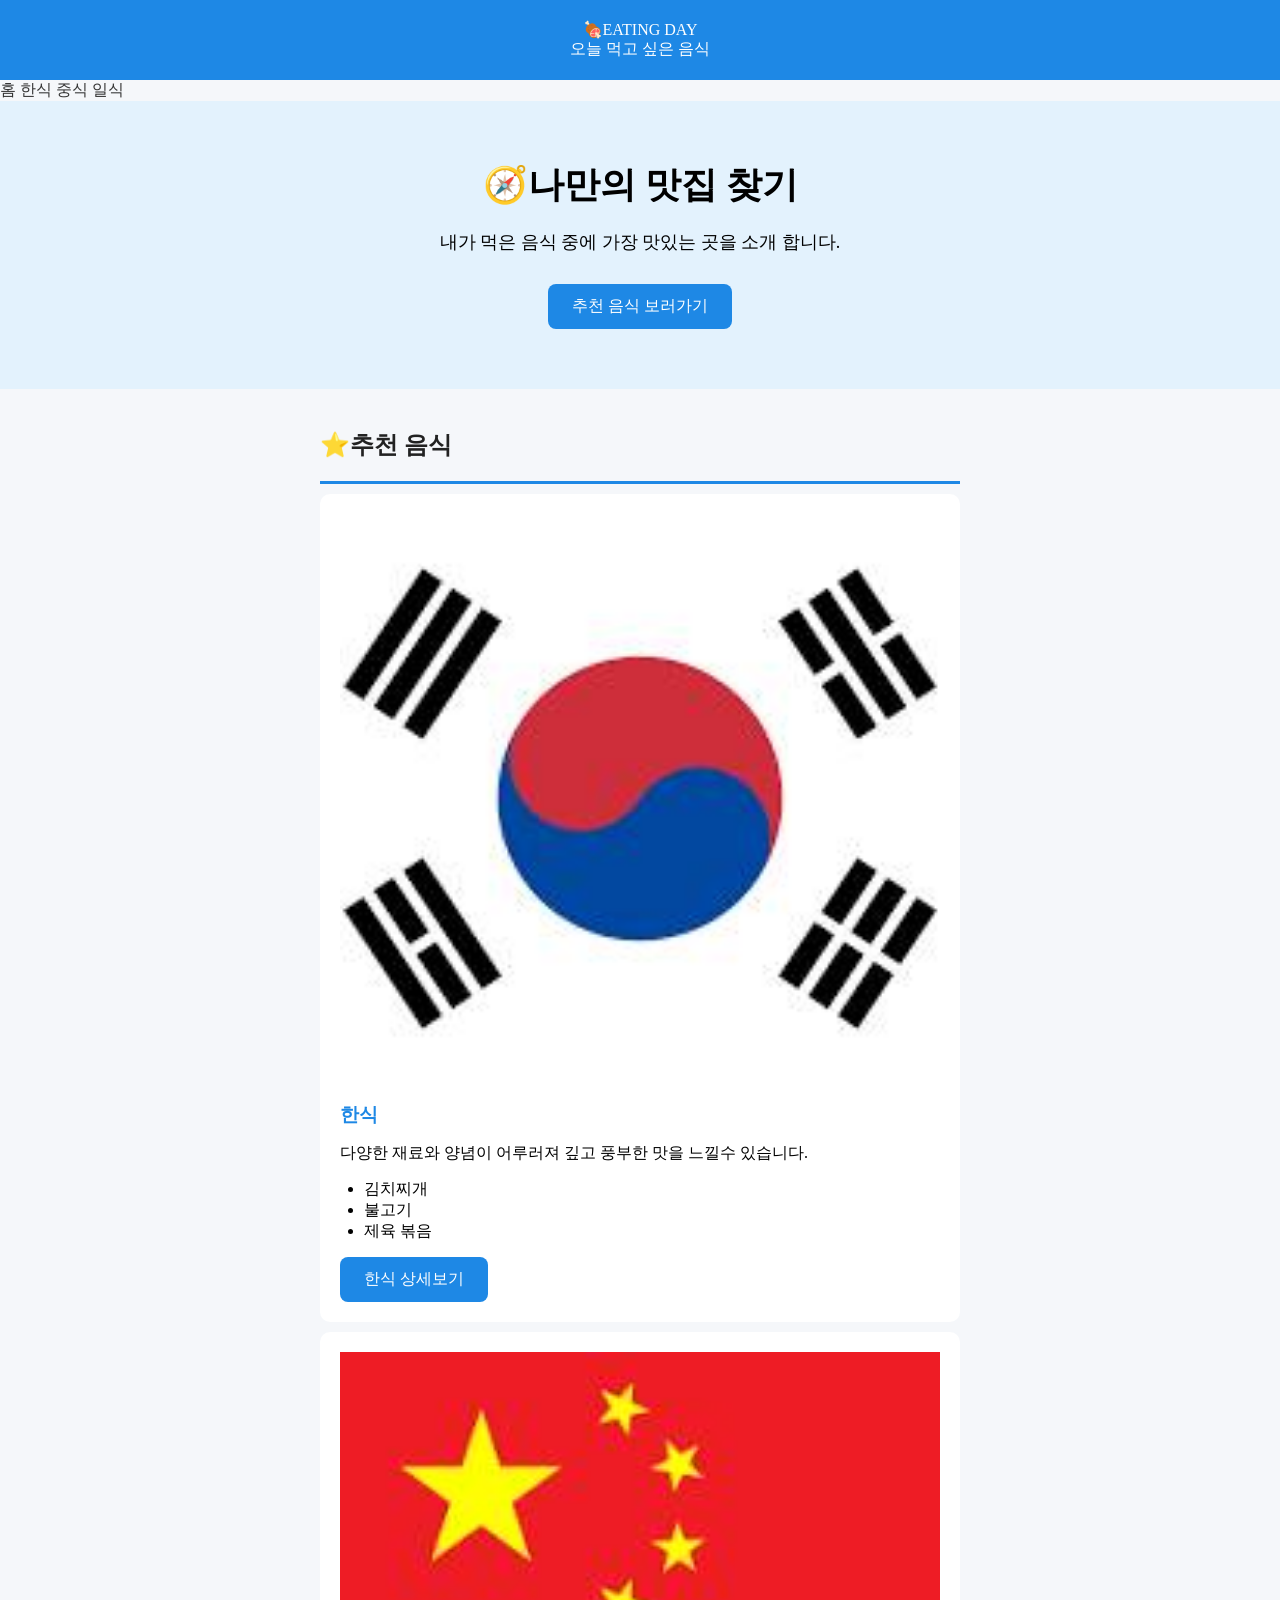
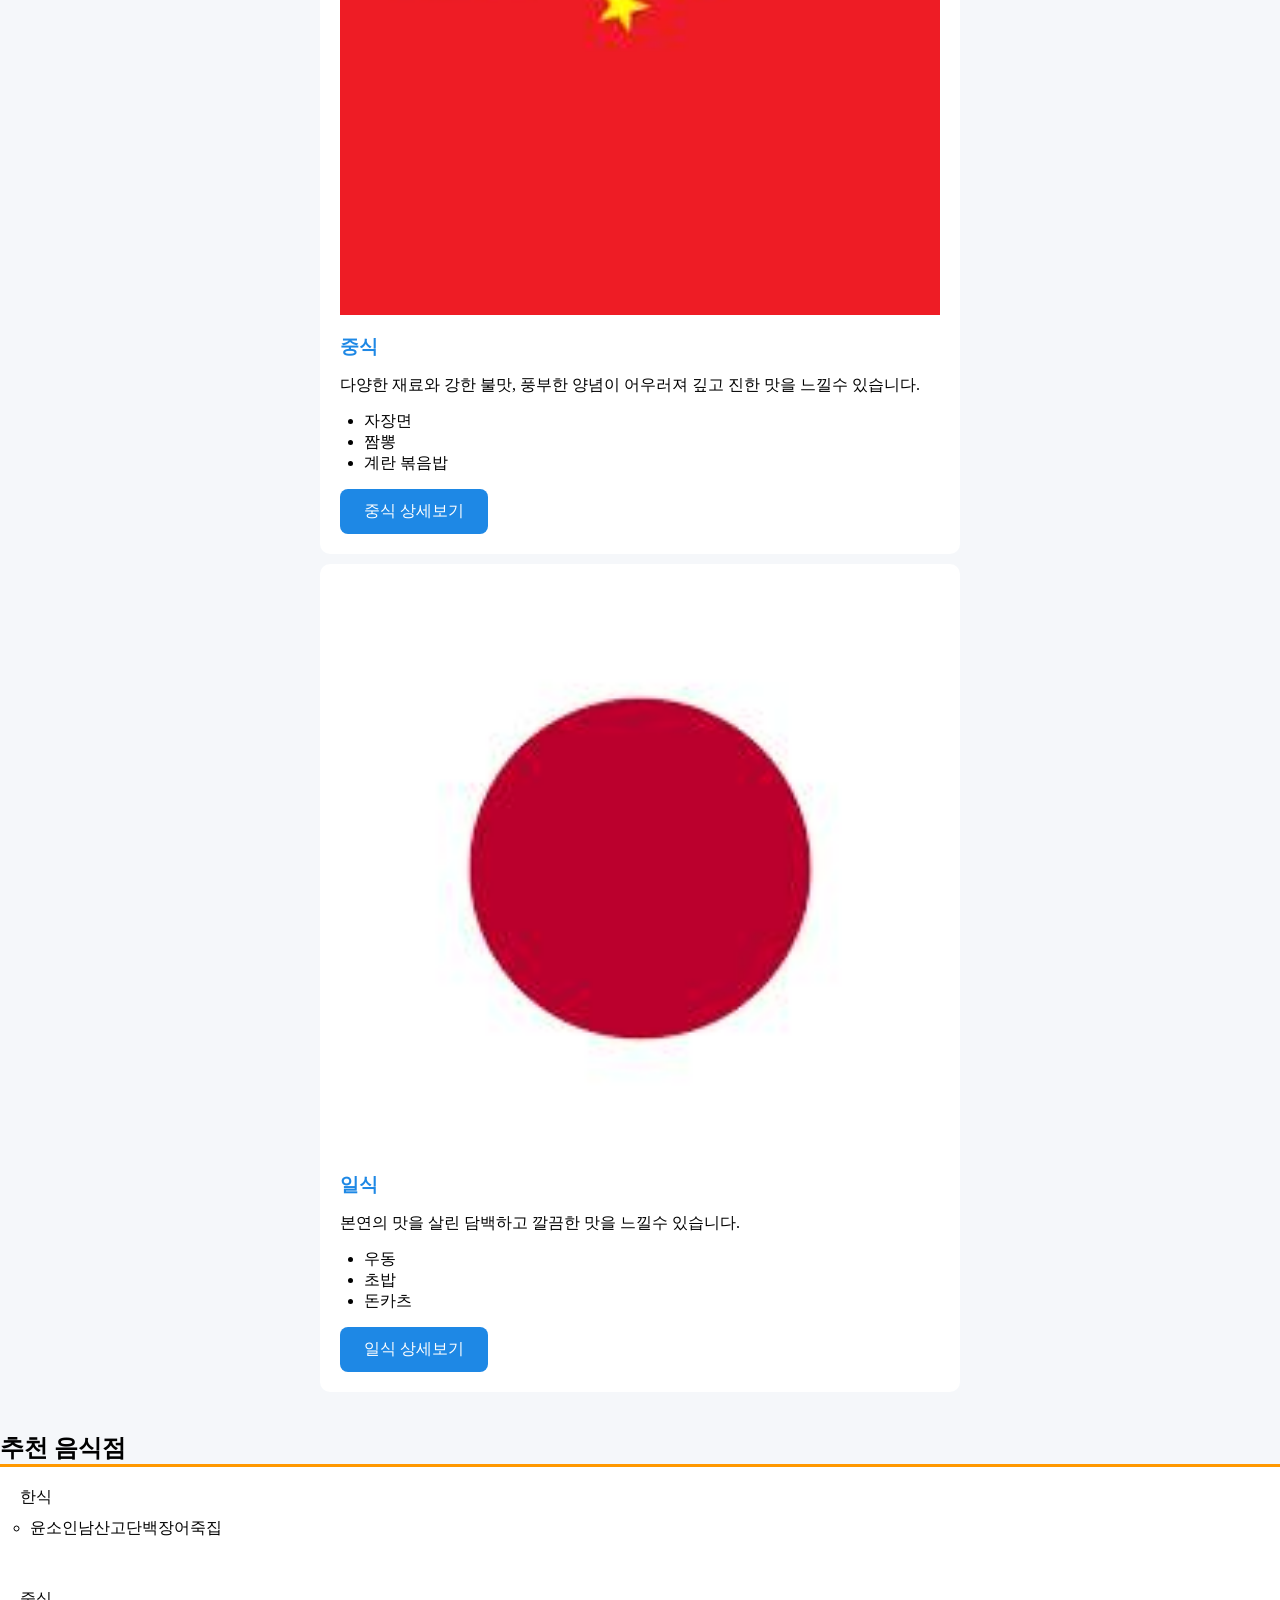
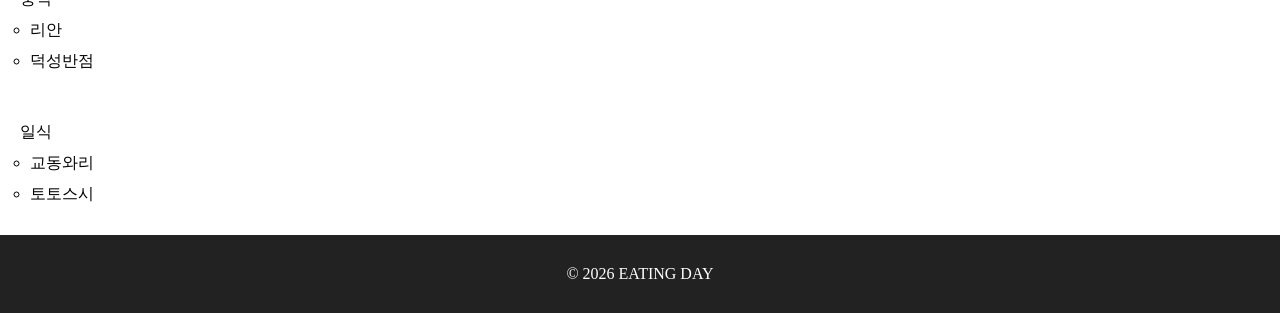
==== index.html @ 4b27f366 "두번째 홈페이지" ====
<!DOCTYPE html>
<html lang="ko">
<head>
    <meta charset="UTF-8">
    <meta name="viewport" content="width=device-width, initial-scale=1.0">
    <title>EatING DAY</title>
    <link rel="stylesheet" href="main.css">
</head>
<body>
    <!-- 헤더 -->
    <header>
        <!-- 로고 -->
        <div class="logo">🍖EATING DAY</div>
        <!-- 설명 -->
        <p>오늘 먹고 싶은 음식</p>
    </header>
    <!-- 네비게이션 -->
    <a href="#">홈</a>
    <a href="">한식</a>
    <a href="">중식</a> 
    <a href="">일식</a>
    <!-- 메인 베너 -->
    <div class="home">
        <h1>🧭나만의 맛집 찾기</h1>
        <p>내가 먹은 음식 중에 가장 맛있는 곳을 소개 합니다.</p>
        <a href="#" class="button">추천 음식 보러가기</a>
    </div>
    <!-- 추천 음식 -->
    <section id="food">
        <h2>⭐추천 음식</h2>
        <hr>
        <!-- 한식 -->
        <div class="food">
            <img src="images/korea.jpg" alt="한국">
            <h3>한식</h3>
            <p>다양한 재료와 양념이 어루러져 깊고 풍부한 맛을 느낄수 있습니다.</p>
            <ul>
                <li>김치찌개</li>
                <li>불고기</li>
                <li>제육 볶음</li>
            </ul>
            <a href="korea.html" class="button">한식 상세보기</a>
        </div>
        <!-- 중식 -->
            <div class="food">
            <img src="images/china.jpg" alt="중국">
            <h3>중식</h3>
            <p>다양한 재료와 강한 불맛, 풍부한 양념이 어우러져 깊고 진한 맛을 느낄수 있습니다.</p>
            <ul>
                <li>자장면</li>
                <li>짬뽕</li>
                <li>계란 볶음밥</li>
            </ul>
            <a href="china.html" class="button">중식 상세보기</a>
        </div>
        <!-- 일식 -->
            <div class="food">
            <img src="images/japan.jpg" alt="일본">
            <h3>일식</h3>
            <p>본연의 맛을 살린 담백하고 깔끔한 맛을 느낄수 있습니다.</p>
            <ul>
                <li>우동</li>
                <li>초밥</li>
                <li>돈카츠</li>
            </ul>
            <a href="japan.html" class="button">일식 상세보기</a>
        </div>
    </section>
    <!-- 추천 음식점 -->
    <h2>추천 음식점</h2>
    <hr class="store_line">
    <ul>
        <ul class="store">한식
            <li>윤소인남산고단백장어죽집</li>
        </ul>
        <ul class="store">중식
            <li>리안</li>
            <li>덕성반점</li>
        </ul>
        <ul class="store">일식
            <li>교동와리</li>
            <li>토토스시</li>
        </ul>
    </ul>
    <!-- 풋터 -->
    <footer>
        <p>© 2026 EATING DAY</p>
    </footer>
    
</body>
</html>
---- main.css ----
*{
    padding: 0;
    margin: 0;
    box-sizing: border-box;
}
html{
    scroll-behavior: smooth;
}
a{
    text-decoration: none;
    color: #333;
}
body{
    background-color: #F5F7FA;
}
/* 헤더 */
header{
    text-align: center;
    background-color: #1e88e5;
    color: #FFF;
    padding: 20px;
}
/* 로고 */
#logo{
    font-size: 24px;
    font-weight: bold;
}
/* 네비게이션(메뉴)*/
nav{
    text-align: center;
    background-color: #FFF;
    padding: 15px;
}
/* 메뉴 */
nav a{
    margin-left: 15px;
    margin-right: 15px;
}
/* 메인 베너 */
.home{
    text-align: center;
    background-color: #e3f2fd;
    padding: 60px;
}
.home h1{
    font-size: 36px;
}
.home p{
    font-size: 18px;
    margin-top: 20px;
    margin-bottom: 30px;
}
.button{
    background-color: #1e88e5;
    padding: 12px 24px;
    color: #fff;
    border-radius: 8px;
    display: inline-block;
}
/* 공통영역 */
section{
    width: 50%;
    margin: 40px auto;
    /* background-color: red; */
}
section h2{
    color: #222;
    margin:20px 0;
}
hr{
    border: 0;
    border-top: 3px solid #1e88e5;
}
/* 음식 추천 */
.food{
    padding: 20px;
    background-color: #fff;
    border-radius: 10px;
    margin: 10px 0;
}
.food img{
    width: 100%;
}
.food ul{
    margin-left: 24px;
    margin-bottom: 15px;
}
.food h3{
    color: #1e88e5;
    margin-top:15px;
}
.food p{
    padding: 15px 0;
}
/* 추천음식점 */
.store_line{
    border: 0;
    border-top: 3px solid #ff9800;
}
/* 추천음식점 */
.store{
    background-color: #fff;
    padding: 20px;
}
.store li{
    margin: 10px;
}

/* 풋터 */
footer{
    background-color: #222;
    color: #fff;
    text-align: center;
    padding: 20px;
}
footer p{
    margin: 10px 0;
}
/* 한식 상세보기 */
.intro{
    padding: 30px;
    border-radius: 15px;
    background-color: #fff;
}
.intro img{
    width: 100%;
}
.intro h2{
    margin: 24px 0;
    color: #1e88e5;
}
.intro p{
    margin: 14px 0;
}
.intro hr{
    border-top: 1px solid #555;
}
.intro li{
    margin-left: 14px;
}
/* 음식점 정보 */
.info{
    background-color:#e3f2fb;
    padding: 20px;
    border-radius: 10px;
    margin-bottom: 10px;
}
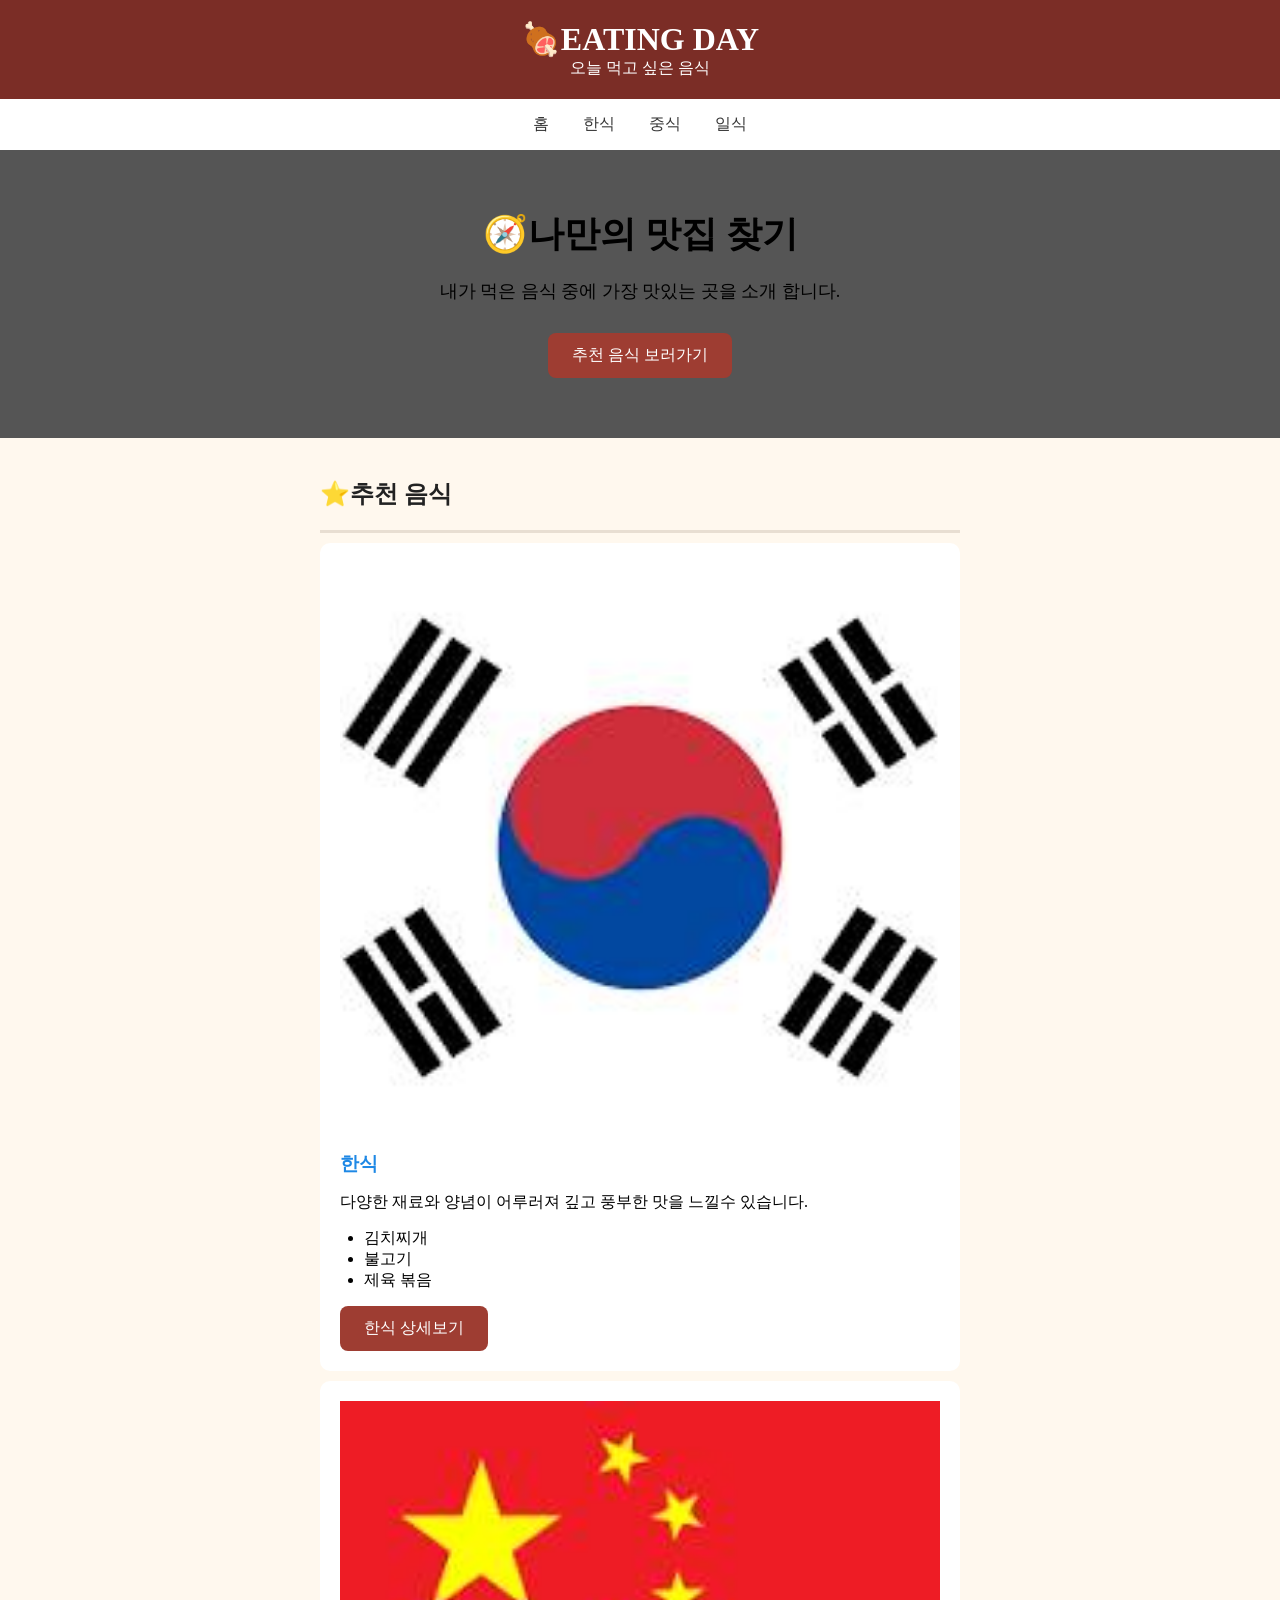
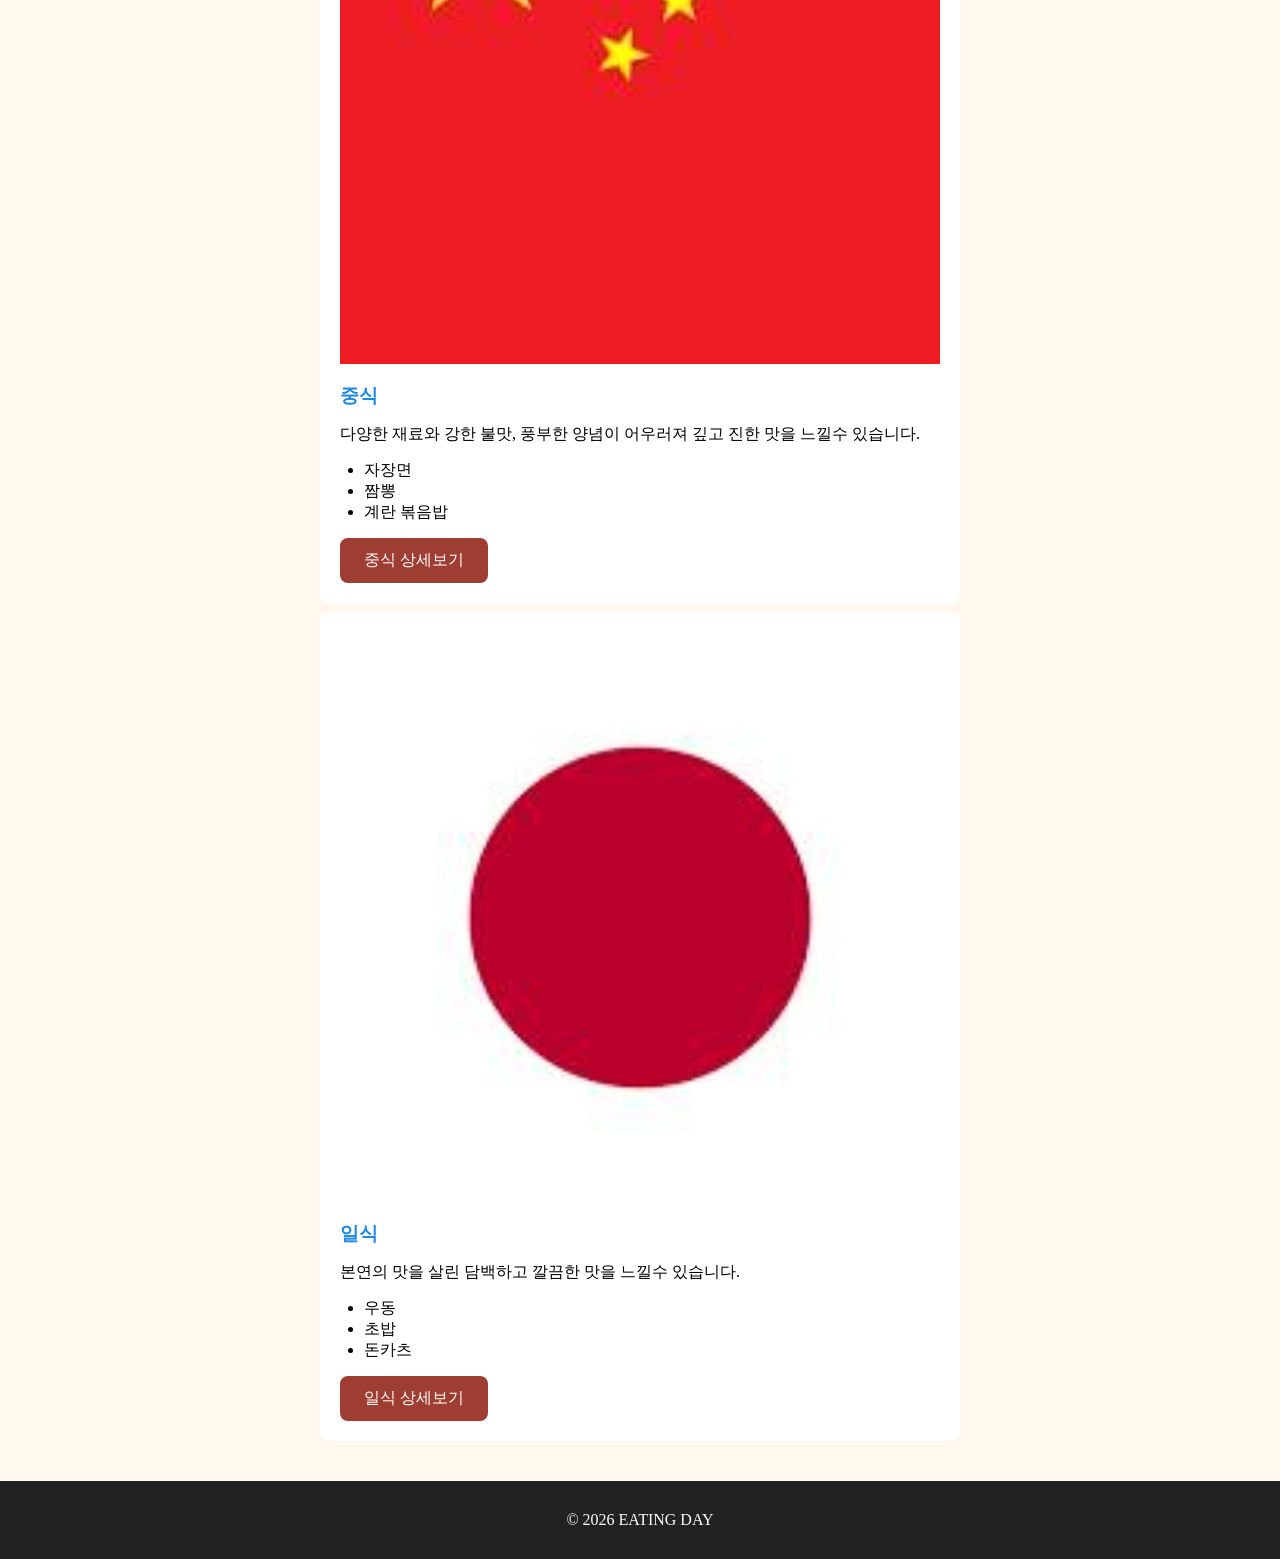
==== commit b31b65be: "상세페이지 작성" ====
--- a/index.html
+++ b/index.html
@@ -10,15 +10,17 @@
     <!-- 헤더 -->
     <header>
         <!-- 로고 -->
-        <div class="logo">🍖EATING DAY</div>
+        <div id="logo">🍖EATING DAY</div>
         <!-- 설명 -->
         <p>오늘 먹고 싶은 음식</p>
     </header>
     <!-- 네비게이션 -->
+    <nav>
     <a href="#">홈</a>
-    <a href="">한식</a>
-    <a href="">중식</a> 
-    <a href="">일식</a>
+    <a href="#korea">한식</a>
+    <a href="#china">중식</a> 
+    <a href="#japan">일식</a>
+    </nav>
     <!-- 메인 베너 -->
     <div class="home">
         <h1>🧭나만의 맛집 찾기</h1>
@@ -30,7 +32,7 @@
         <h2>⭐추천 음식</h2>
         <hr>
         <!-- 한식 -->
-        <div class="food">
+        <div class="food" id="korea">
             <img src="images/korea.jpg" alt="한국">
             <h3>한식</h3>
             <p>다양한 재료와 양념이 어루러져 깊고 풍부한 맛을 느낄수 있습니다.</p>
@@ -42,7 +44,7 @@
             <a href="korea.html" class="button">한식 상세보기</a>
         </div>
         <!-- 중식 -->
-            <div class="food">
+            <div class="food" id="china">
             <img src="images/china.jpg" alt="중국">
             <h3>중식</h3>
             <p>다양한 재료와 강한 불맛, 풍부한 양념이 어우러져 깊고 진한 맛을 느낄수 있습니다.</p>
@@ -54,7 +56,7 @@
             <a href="china.html" class="button">중식 상세보기</a>
         </div>
         <!-- 일식 -->
-            <div class="food">
+            <div class="food" id="japan" >
             <img src="images/japan.jpg" alt="일본">
             <h3>일식</h3>
             <p>본연의 맛을 살린 담백하고 깔끔한 맛을 느낄수 있습니다.</p>
@@ -66,22 +68,6 @@
             <a href="japan.html" class="button">일식 상세보기</a>
         </div>
     </section>
-    <!-- 추천 음식점 -->
-    <h2>추천 음식점</h2>
-    <hr class="store_line">
-    <ul>
-        <ul class="store">한식
-            <li>윤소인남산고단백장어죽집</li>
-        </ul>
-        <ul class="store">중식
-            <li>리안</li>
-            <li>덕성반점</li>
-        </ul>
-        <ul class="store">일식
-            <li>교동와리</li>
-            <li>토토스시</li>
-        </ul>
-    </ul>
     <!-- 풋터 -->
     <footer>
         <p>© 2026 EATING DAY</p>
--- a/main.css
+++ b/main.css
@@ -11,18 +11,18 @@
     color: #333;
 }
 body{
-    background-color: #F5F7FA;
+    background-color: #fff8ee;
 }
 /* 헤더 */
 header{
     text-align: center;
-    background-color: #1e88e5;
+    background-color: #7b2d26;
     color: #FFF;
     padding: 20px;
 }
 /* 로고 */
 #logo{
-    font-size: 24px;
+    font-size: 32px;
     font-weight: bold;
 }
 /* 네비게이션(메뉴)*/
@@ -39,7 +39,7 @@
 /* 메인 베너 */
 .home{
     text-align: center;
-    background-color: #e3f2fd;
+    background-color: #555;
     padding: 60px;
 }
 .home h1{
@@ -51,7 +51,7 @@
     margin-bottom: 30px;
 }
 .button{
-    background-color: #1e88e5;
+    background-color: #9e3d32;
     padding: 12px 24px;
     color: #fff;
     border-radius: 8px;
@@ -69,7 +69,7 @@
 }
 hr{
     border: 0;
-    border-top: 3px solid #1e88e5;
+    border-top: 3px solid #e8ded2;
 }
 /* 음식 추천 */
 .food{
@@ -116,7 +116,7 @@
 footer p{
     margin: 10px 0;
 }
-/* 한식 상세보기 */
+/* 음식 상세보기 */
 .intro{
     padding: 30px;
     border-radius: 15px;
@@ -139,7 +139,7 @@
     margin-left: 14px;
 }
 /* 음식점 정보 */
-.info{
+.store{
     background-color:#e3f2fb;
     padding: 20px;
     border-radius: 10px;
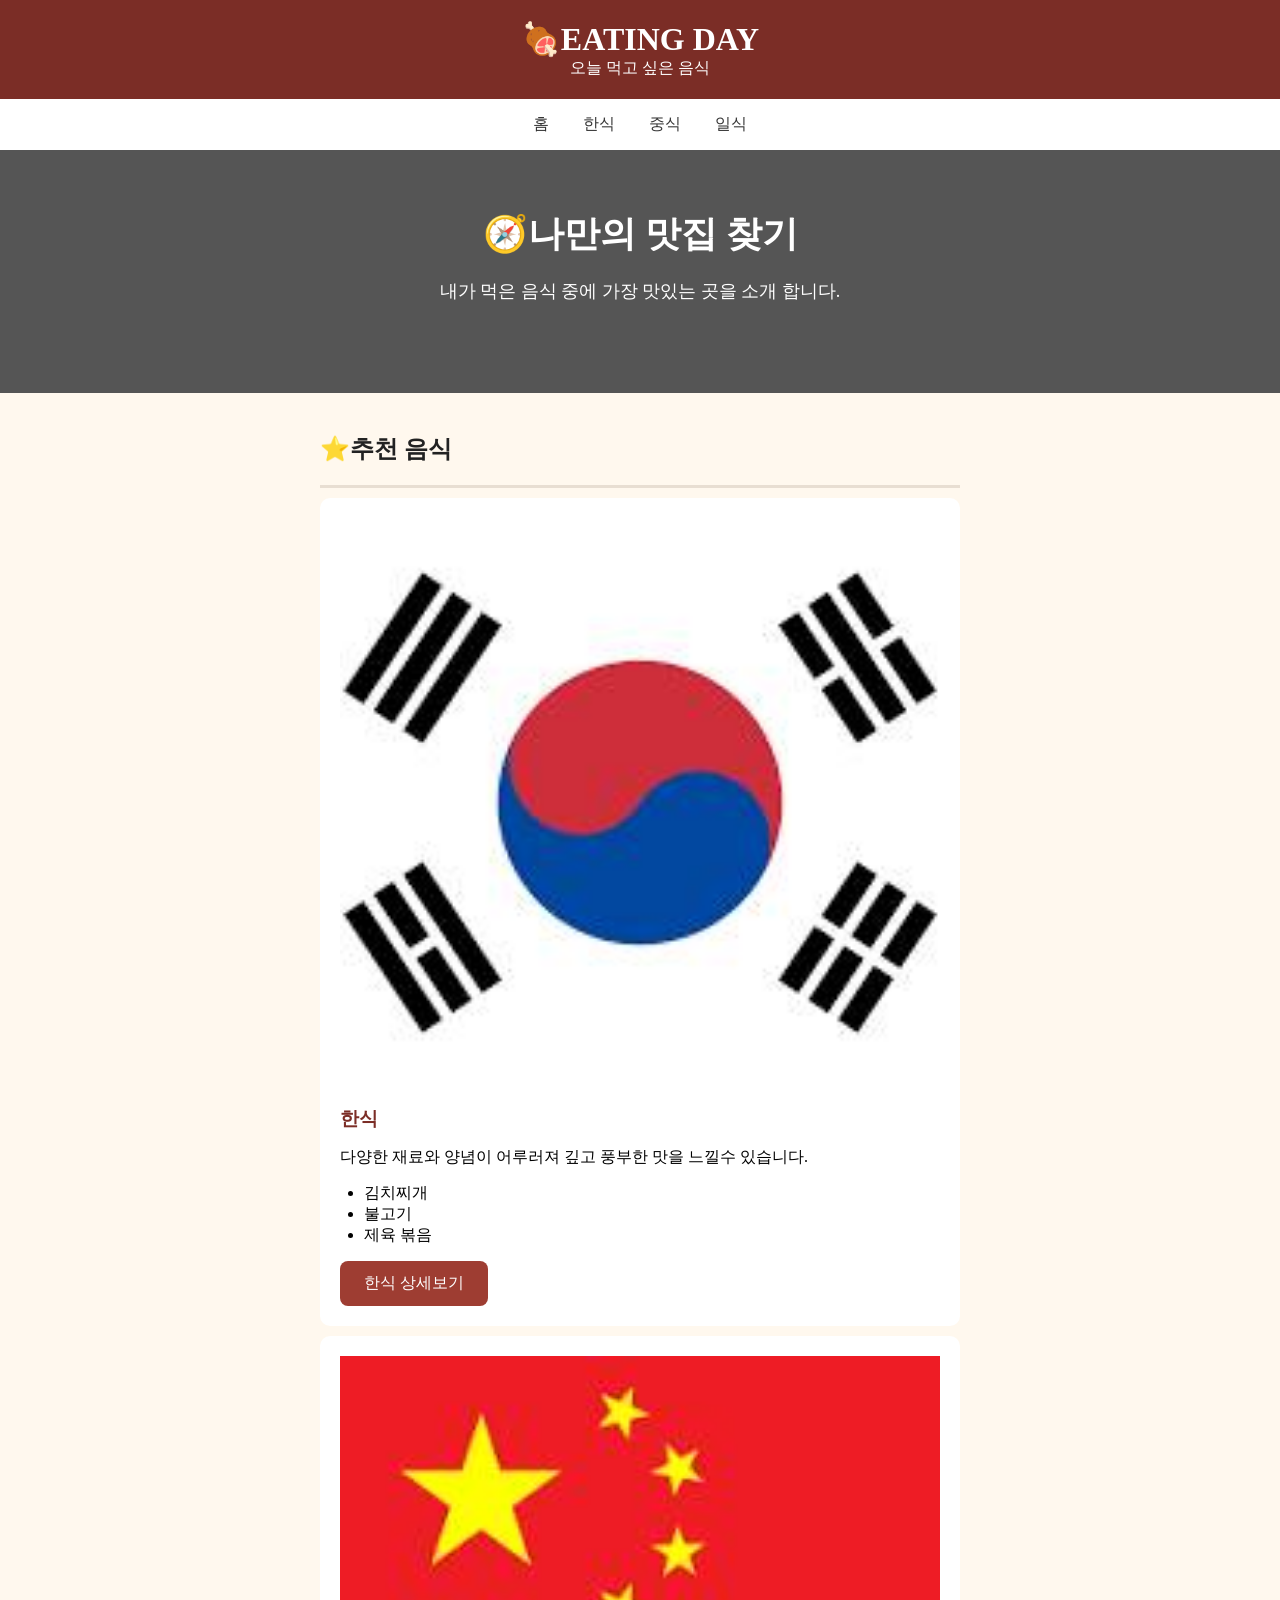
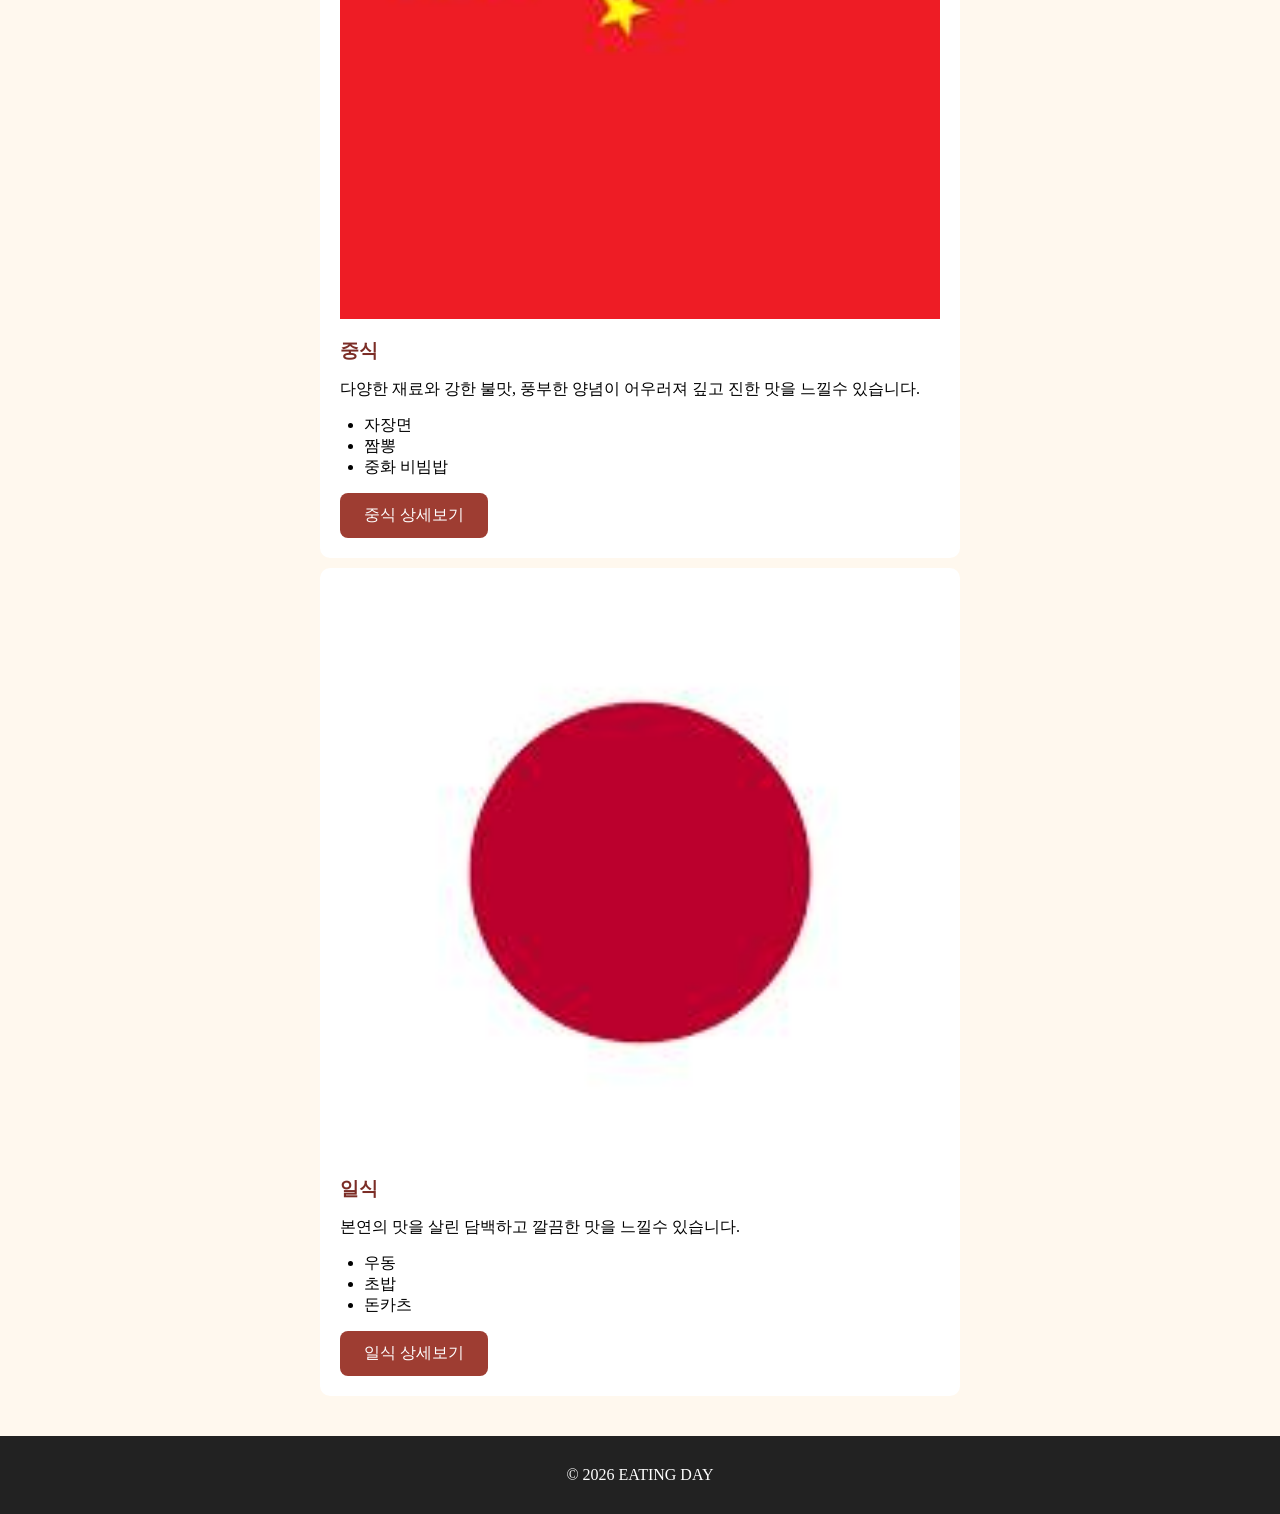
==== commit c1f28625: "색 수정" ====
--- a/index.html
+++ b/index.html
@@ -25,7 +25,6 @@
     <div class="home">
         <h1>🧭나만의 맛집 찾기</h1>
         <p>내가 먹은 음식 중에 가장 맛있는 곳을 소개 합니다.</p>
-        <a href="#" class="button">추천 음식 보러가기</a>
     </div>
     <!-- 추천 음식 -->
     <section id="food">
@@ -51,7 +50,7 @@
             <ul>
                 <li>자장면</li>
                 <li>짬뽕</li>
-                <li>계란 볶음밥</li>
+                <li>중화 비빔밥</li>
             </ul>
             <a href="china.html" class="button">중식 상세보기</a>
         </div>
--- a/main.css
+++ b/main.css
@@ -40,6 +40,7 @@
 .home{
     text-align: center;
     background-color: #555;
+    color: #fff;
     padding: 60px;
 }
 .home h1{
@@ -86,7 +87,7 @@
     margin-bottom: 15px;
 }
 .food h3{
-    color: #1e88e5;
+    color: #7b2d26;
     margin-top:15px;
 }
 .food p{
@@ -127,20 +128,20 @@
 }
 .intro h2{
     margin: 24px 0;
-    color: #1e88e5;
+    color: #7b2d26;
 }
 .intro p{
     margin: 14px 0;
 }
 .intro hr{
-    border-top: 1px solid #555;
+    border-top: 1px solid #e8ded2;
 }
 .intro li{
     margin-left: 14px;
 }
 /* 음식점 정보 */
 .store{
-    background-color:#e3f2fb;
+    background-color:#fff8ee;
     padding: 20px;
     border-radius: 10px;
     margin-bottom: 10px;
